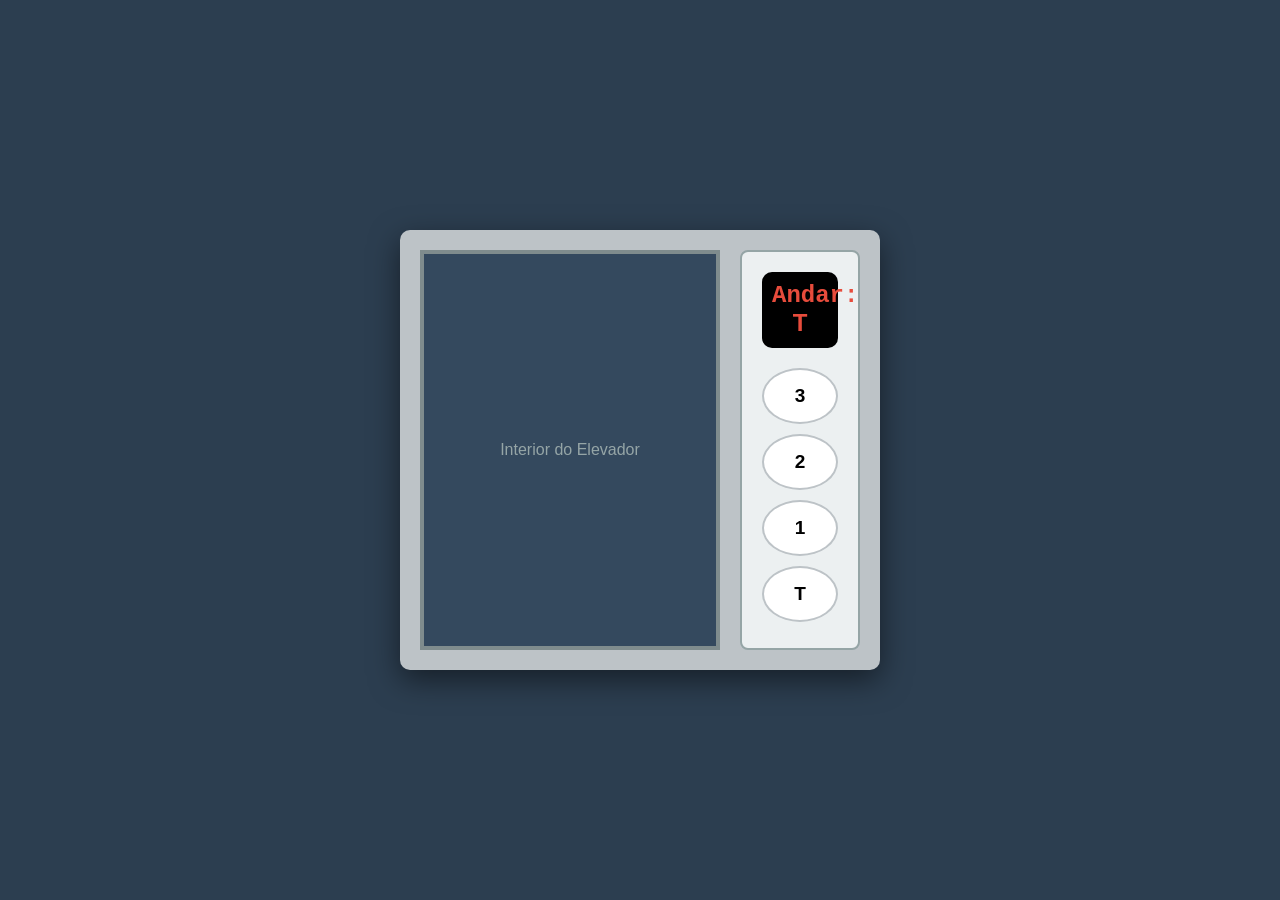
==== Elevador/Front elevador/index.html @ d6d6baf8 "Front do elevador" ====
<!DOCTYPE html>
<html lang="pt-BR">
<head>
    <meta charset="UTF-8">
    <meta name="viewport" content="width=device-width, initial-scale=1.0">
    <title>Simulador de Elevador</title>
    <link rel="stylesheet" href="style.css">
</head>
<body>

    <div class="elevator-container">
        <div class="elevator-doors-wrapper">
            <div id="door-left" class="door left open"></div>
            <div id="door-right" class="door right open"></div>
            <div class="elevator-background">Interior do Elevador</div>
        </div>

        <div class="control-panel">
            <div class="display">
                Andar: <span id="floor-display">T</span>
            </div>
            <div class="buttons-container">
                <button class="floor-btn" data-floor="3">3</button>
                <button class="floor-btn" data-floor="2">2</button>
                <button class="floor-btn" data-floor="1">1</button>
                <button class="floor-btn" data-floor="T">T</button>
            </div>
        </div>
    </div>

    <script src="script.js"></script>
</body>
</html>
---- Elevador/Front elevador/style.css ----
* {
    box-sizing: border-box;
    margin: 0;
    padding: 0;
    font-family: Arial, sans-serif;
}

body {
    display: flex;
    justify-content: center;
    align-items: center;
    height: 100vh;
    background-color: #2c3e50;
}

.elevator-container {
    display: flex;
    gap: 20px;
    background-color: #bdc3c7;
    padding: 20px;
    border-radius: 10px;
    box-shadow: 0 10px 30px rgba(0,0,0,0.5);
}

/* Área das portas */
.elevator-doors-wrapper {
    position: relative;
    width: 300px;
    height: 400px;
    background-color: #34495e;
    border: 4px solid #7f8c8d;
    overflow: hidden;
    display: flex;
}

.elevator-background {
    position: absolute;
    width: 100%;
    height: 100%;
    display: flex;
    justify-content: center;
    align-items: center;
    color: #95a5a6;
    z-index: 0;
}

.door {
    position: absolute;
    width: 50%;
    height: 100%;
    background-color: #95a5a6;
    border: 1px solid #7f8c8d;
    z-index: 1;
    transition: transform 1s ease-in-out;
}

.door.left {
    left: 0;
    transform: translateX(0);
}

.door.right {
    right: 0;
    transform: translateX(0);
}

/* Classes dinâmicas adicionadas pelo JavaScript */
.door.left.open {
    transform: translateX(-100%);
}

.door.right.open {
    transform: translateX(100%);
}

/* Painel de Controle */
.control-panel {
    background-color: #ecf0f1;
    padding: 20px;
    border-radius: 8px;
    border: 2px solid #95a5a6;
    display: flex;
    flex-direction: column;
    align-items: center;
    width: 120px;
}

.display {
    background-color: #000;
    color: #e74c3c;
    width: 100%;
    padding: 10px;
    text-align: center;
    font-size: 24px;
    font-weight: bold;
    border-radius: 10px;
    margin-bottom: 20px;
    font-family: 'Courier New', Courier, monospace;
}

.buttons-container {
    display: flex;
    flex-direction: column;
    gap: 10px;
    width: 100%;
}

.floor-btn {
    padding: 15px;
    font-size: 19px;
    font-weight: bold;
    cursor: pointer;
    background-color: #fff;
    border: 2px solid #bdc3c7;
    border-radius: 50%;
    transition: background-color 0.2s, color 0.2s;
}

.floor-btn:hover:not(:disabled) {
    background-color: #3498db;
    color: #fff;
}

.floor-btn:disabled {
    background-color: #bdc3c7;
    cursor: not-allowed;
    opacity: 0.6;
}

/* Indicador visual de que o botão foi pressionado */
.floor-btn.active {
    background-color: #e74c3c;
    color: white;
    border-color: #c0392b;
}
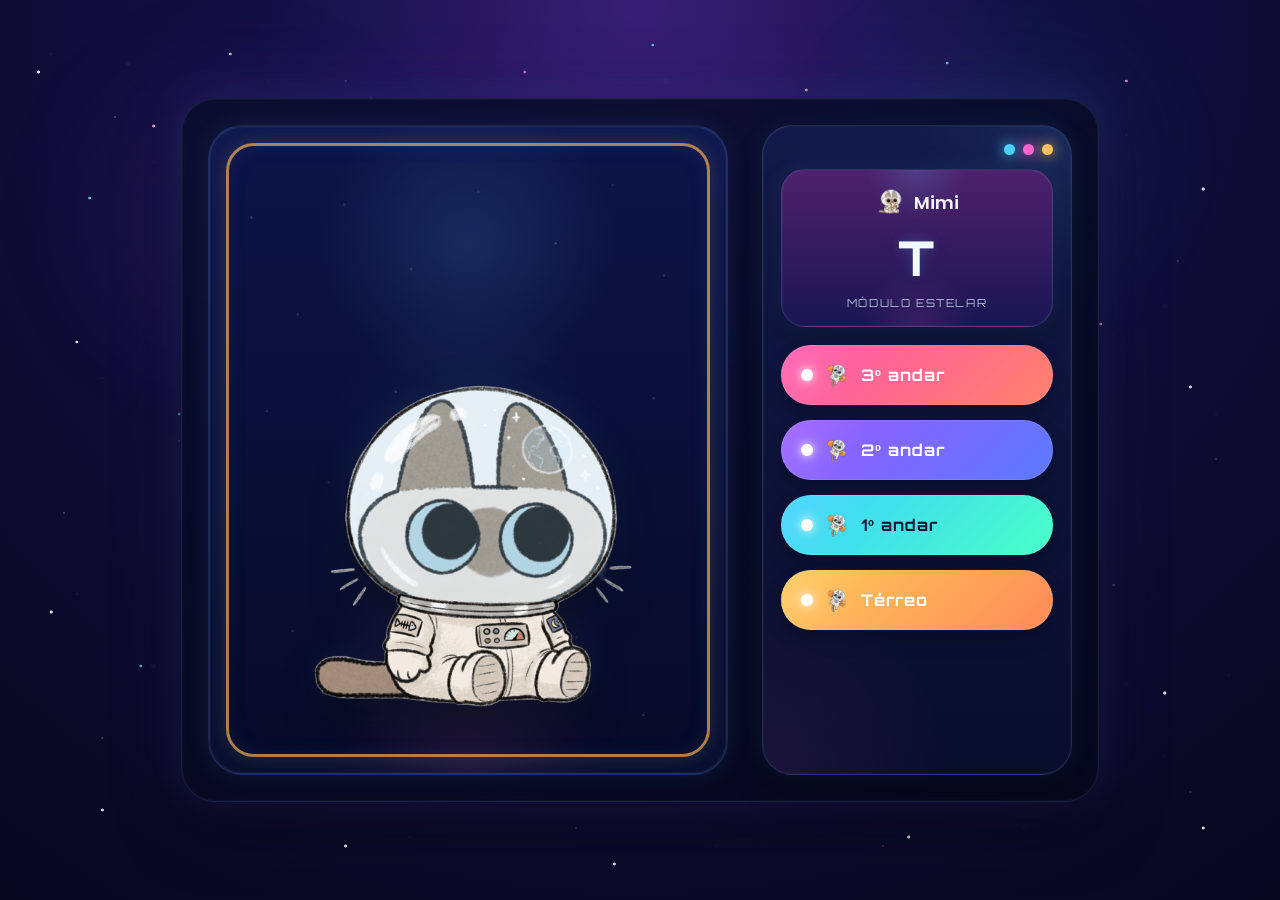
==== commit ea730708: "feat: tema gato astronauta + melhorias visuais frontend" ====
--- a/Elevador/Front elevador/index.html
+++ b/Elevador/Front elevador/index.html
@@ -1,33 +1,91 @@
 <!DOCTYPE html>
 <html lang="pt-BR">
+
 <head>
     <meta charset="UTF-8">
     <meta name="viewport" content="width=device-width, initial-scale=1.0">
-    <title>Simulador de Elevador</title>
+    <title>Elevador Espacial</title>
+    <link href="https://fonts.googleapis.com/css2?family=Orbitron:wght@500;700;800&family=Poppins:wght@400;500;600;700&display=swap" rel="stylesheet">
     <link rel="stylesheet" href="style.css">
 </head>
+
 <body>
+    <div class="space-layer stars-random-1"></div>
+    <div class="space-layer stars-random-2"></div>
+    <div class="space-layer stars-random-3"></div>
+    <div class="space-layer stars-fill"></div>
+    <div class="nebula"></div>
 
-    <div class="elevator-container">
-        <div class="elevator-doors-wrapper">
-            <div id="door-left" class="door left open"></div>
-            <div id="door-right" class="door right open"></div>
-            <div class="elevator-background">Interior do Elevador</div>
-        </div>
+    <main class="app-shell">
+        <section class="elevator-container">
+            <div class="elevator-doors-wrapper">
+                <div class="cabin-aura"></div>
+                <div class="cabin-stars"></div>
+                <div class="cabin-frame"></div>
 
-        <div class="control-panel">
-            <div class="display">
-                Andar: <span id="floor-display">T</span>
+                <img id="cat" src="img/quest.png" class="cat" alt="Gatinho astronauta">
+
+                <div id="door-left" class="door left open"></div>
+                <div id="door-right" class="door right open"></div>
             </div>
-            <div class="buttons-container">
-                <button class="floor-btn" data-floor="3">3</button>
-                <button class="floor-btn" data-floor="2">2</button>
-                <button class="floor-btn" data-floor="1">1</button>
-                <button class="floor-btn" data-floor="T">T</button>
-            </div>
-        </div>
-    </div>
+
+            <aside class="control-panel">
+                <div class="panel-orbs">
+                    <span class="orb orb-blue"></span>
+                    <span class="orb orb-pink"></span>
+                    <span class="orb orb-gold"></span>
+                </div>
+
+                <div class="display">
+                    <div class="display-glow"></div>
+
+                    <div class="display-top">
+                        <div class="status">
+                            <img src="img/icon.png" class="icon" alt="">
+                            <span>Mimi</span>
+                        </div>
+                    </div>
+
+                    <div class="display-main">
+                        <img id="direction-icon" class="direction-icon" alt="">
+                        <span id="floor-display">T</span>
+                    </div>
+
+                    <div class="display-sub">
+                        Módulo Estelar
+                    </div>
+                </div>
+
+                <div class="buttons-container">
+                    <button class="floor-btn floor-3" data-floor="3">
+                        <span class="btn-led"></span>
+                        <img src="img/paw.png" alt="">
+                        <span class="btn-text">3º andar</span>
+                    </button>
+
+                    <button class="floor-btn floor-2" data-floor="2">
+                        <span class="btn-led"></span>
+                        <img src="img/paw.png" alt="">
+                        <span class="btn-text">2º andar</span>
+                    </button>
+
+                    <button class="floor-btn floor-1" data-floor="1">
+                        <span class="btn-led"></span>
+                        <img src="img/paw.png" alt="">
+                        <span class="btn-text">1º andar</span>
+                    </button>
+
+                    <button class="floor-btn floor-t" data-floor="T">
+                        <span class="btn-led"></span>
+                        <img src="img/paw.png" alt="">
+                        <span class="btn-text">Térreo</span>
+                    </button>
+                </div>
+            </aside>
+        </section>
+    </main>
 
     <script src="script.js"></script>
 </body>
+
 </html>
--- a/Elevador/Front elevador/style.css
+++ b/Elevador/Front elevador/style.css
@@ -2,69 +2,331 @@
     box-sizing: border-box;
     margin: 0;
     padding: 0;
-    font-family: Arial, sans-serif;
+}
+
+:root {
+    --text-main: rgb(245, 247, 255);
 }
 
 body {
+    min-height: 100vh;
+    overflow: hidden;
+    font-family: 'Poppins', sans-serif;
     display: flex;
     justify-content: center;
     align-items: center;
-    height: 100vh;
-    background-color: #2c3e50;
+    background:
+        radial-gradient(circle at top, rgb(55, 31, 118) 0%, rgb(18, 16, 67) 35%, rgb(6, 7, 29) 100%);
+    color: var(--text-main);
+}
+
+.space-layer,
+.nebula {
+    position: fixed;
+    inset: 0;
+    pointer-events: none;
+}
+
+.stars-random-1 {
+    background:
+        radial-gradient(circle at 3% 8%, rgba(255,255,255,0.95) 0 1.2px, transparent 1.8px),
+        radial-gradient(circle at 7% 22%, rgba(130,235,255,0.85) 0 1px, transparent 1.7px),
+        radial-gradient(circle at 12% 14%, rgba(255,185,230,0.9) 0 1.1px, transparent 1.8px),
+        radial-gradient(circle at 18% 6%, rgba(255,235,190,0.8) 0 1px, transparent 1.7px),
+        radial-gradient(circle at 23% 18%, rgba(255,255,255,0.88) 0 1.3px, transparent 1.9px),
+        radial-gradient(circle at 29% 11%, rgba(116,220,255,0.85) 0 1px, transparent 1.7px),
+        radial-gradient(circle at 34% 27%, rgba(255,255,255,0.92) 0 1.1px, transparent 1.8px),
+        radial-gradient(circle at 41% 8%, rgba(255,140,220,0.8) 0 1px, transparent 1.7px),
+        radial-gradient(circle at 46% 19%, rgba(255,255,255,0.9) 0 1.2px, transparent 1.9px),
+        radial-gradient(circle at 51% 5%, rgba(120,230,255,0.75) 0 1px, transparent 1.7px),
+        radial-gradient(circle at 57% 15%, rgba(255,255,255,0.9) 0 1.1px, transparent 1.8px),
+        radial-gradient(circle at 63% 10%, rgba(255,205,145,0.85) 0 1px, transparent 1.7px),
+        radial-gradient(circle at 69% 23%, rgba(255,255,255,0.95) 0 1.25px, transparent 1.95px),
+        radial-gradient(circle at 74% 7%, rgba(115,220,255,0.82) 0 1px, transparent 1.7px),
+        radial-gradient(circle at 81% 14%, rgba(255,255,255,0.88) 0 1.1px, transparent 1.8px),
+        radial-gradient(circle at 88% 9%, rgba(255,150,228,0.85) 0 1px, transparent 1.7px),
+        radial-gradient(circle at 94% 21%, rgba(255,255,255,0.9) 0 1.2px, transparent 1.9px),
+        radial-gradient(circle at 6% 38%, rgba(255,255,255,0.92) 0 1px, transparent 1.7px),
+        radial-gradient(circle at 14% 46%, rgba(120,220,255,0.72) 0 1px, transparent 1.7px),
+        radial-gradient(circle at 21% 41%, rgba(255,255,255,0.85) 0 1.2px, transparent 1.9px),
+        radial-gradient(circle at 28% 35%, rgba(255,180,225,0.82) 0 1px, transparent 1.7px),
+        radial-gradient(circle at 36% 49%, rgba(255,255,255,0.95) 0 1.1px, transparent 1.8px),
+        radial-gradient(circle at 43% 37%, rgba(255,220,180,0.78) 0 1px, transparent 1.7px),
+        radial-gradient(circle at 49% 44%, rgba(255,255,255,0.9) 0 1.2px, transparent 1.9px),
+        radial-gradient(circle at 57% 33%, rgba(120,230,255,0.85) 0 1px, transparent 1.7px),
+        radial-gradient(circle at 64% 46%, rgba(255,255,255,0.88) 0 1.1px, transparent 1.8px),
+        radial-gradient(circle at 71% 39%, rgba(255,140,220,0.82) 0 1px, transparent 1.7px),
+        radial-gradient(circle at 79% 48%, rgba(255,255,255,0.95) 0 1.2px, transparent 1.9px),
+        radial-gradient(circle at 86% 36%, rgba(255,220,170,0.8) 0 1px, transparent 1.7px),
+        radial-gradient(circle at 93% 43%, rgba(255,255,255,0.9) 0 1.1px, transparent 1.8px),
+        radial-gradient(circle at 4% 68%, rgba(255,255,255,0.9) 0 1.2px, transparent 1.9px),
+        radial-gradient(circle at 11% 74%, rgba(124,228,255,0.75) 0 1px, transparent 1.7px),
+        radial-gradient(circle at 19% 63%, rgba(255,255,255,0.88) 0 1.1px, transparent 1.8px),
+        radial-gradient(circle at 26% 79%, rgba(255,144,219,0.84) 0 1px, transparent 1.7px),
+        radial-gradient(circle at 31% 70%, rgba(255,255,255,0.93) 0 1.2px, transparent 1.9px),
+        radial-gradient(circle at 39% 65%, rgba(255,205,130,0.78) 0 1px, transparent 1.7px),
+        radial-gradient(circle at 47% 76%, rgba(255,255,255,0.9) 0 1.1px, transparent 1.8px),
+        radial-gradient(circle at 54% 69%, rgba(117,225,255,0.82) 0 1px, transparent 1.7px),
+        radial-gradient(circle at 61% 81%, rgba(255,255,255,0.94) 0 1.2px, transparent 1.9px),
+        radial-gradient(circle at 68% 66%, rgba(255,154,226,0.8) 0 1px, transparent 1.7px),
+        radial-gradient(circle at 76% 73%, rgba(255,255,255,0.88) 0 1.1px, transparent 1.8px),
+        radial-gradient(circle at 83% 64%, rgba(255,220,170,0.78) 0 1px, transparent 1.7px),
+        radial-gradient(circle at 91% 77%, rgba(255,255,255,0.92) 0 1.2px, transparent 1.9px),
+        radial-gradient(circle at 8% 90%, rgba(255,255,255,0.9) 0 1.1px, transparent 1.8px),
+        radial-gradient(circle at 17% 84%, rgba(115,220,255,0.8) 0 1px, transparent 1.7px),
+        radial-gradient(circle at 27% 94%, rgba(255,255,255,0.95) 0 1.2px, transparent 1.9px),
+        radial-gradient(circle at 38% 88%, rgba(255,140,220,0.8) 0 1px, transparent 1.7px),
+        radial-gradient(circle at 48% 96%, rgba(255,255,255,0.92) 0 1.1px, transparent 1.8px),
+        radial-gradient(circle at 59% 87%, rgba(255,220,155,0.78) 0 1px, transparent 1.7px),
+        radial-gradient(circle at 71% 93%, rgba(255,255,255,0.9) 0 1.2px, transparent 1.9px),
+        radial-gradient(circle at 82% 86%, rgba(118,226,255,0.82) 0 1px, transparent 1.7px),
+        radial-gradient(circle at 94% 92%, rgba(255,255,255,0.95) 0 1.1px, transparent 1.8px);
+    opacity: 0.95;
+}
+
+.stars-random-2 {
+    background:
+        radial-gradient(circle at 9% 13%, rgba(255,255,255,0.35) 0 0.8px, transparent 1.4px),
+        radial-gradient(circle at 15% 31%, rgba(144,225,255,0.32) 0 0.9px, transparent 1.5px),
+        radial-gradient(circle at 27% 9%, rgba(255,165,229,0.32) 0 0.8px, transparent 1.4px),
+        radial-gradient(circle at 33% 21%, rgba(255,255,255,0.3) 0 0.8px, transparent 1.4px),
+        radial-gradient(circle at 42% 16%, rgba(255,255,255,0.28) 0 0.7px, transparent 1.3px),
+        radial-gradient(circle at 52% 27%, rgba(140,220,255,0.3) 0 0.8px, transparent 1.4px),
+        radial-gradient(circle at 61% 11%, rgba(255,255,255,0.34) 0 0.9px, transparent 1.5px),
+        radial-gradient(circle at 73% 19%, rgba(255,177,224,0.28) 0 0.8px, transparent 1.4px),
+        radial-gradient(circle at 84% 12%, rgba(255,255,255,0.3) 0 0.8px, transparent 1.4px),
+        radial-gradient(circle at 92% 29%, rgba(141,225,255,0.32) 0 0.8px, transparent 1.4px),
+        radial-gradient(circle at 5% 57%, rgba(255,255,255,0.34) 0 0.8px, transparent 1.4px),
+        radial-gradient(circle at 14% 49%, rgba(255,192,150,0.28) 0 0.8px, transparent 1.4px),
+        radial-gradient(circle at 24% 61%, rgba(255,255,255,0.32) 0 0.8px, transparent 1.4px),
+        radial-gradient(circle at 37% 54%, rgba(140,221,255,0.28) 0 0.8px, transparent 1.4px),
+        radial-gradient(circle at 46% 67%, rgba(255,255,255,0.3) 0 0.8px, transparent 1.4px),
+        radial-gradient(circle at 58% 53%, rgba(255,160,221,0.3) 0 0.8px, transparent 1.4px),
+        radial-gradient(circle at 66% 62%, rgba(255,255,255,0.32) 0 0.8px, transparent 1.4px),
+        radial-gradient(circle at 78% 56%, rgba(130,224,255,0.3) 0 0.8px, transparent 1.4px),
+        radial-gradient(circle at 87% 65%, rgba(255,255,255,0.34) 0 0.9px, transparent 1.5px),
+        radial-gradient(circle at 95% 51%, rgba(255,184,148,0.28) 0 0.8px, transparent 1.4px),
+        radial-gradient(circle at 8% 82%, rgba(255,255,255,0.32) 0 0.8px, transparent 1.4px),
+        radial-gradient(circle at 21% 89%, rgba(142,223,255,0.28) 0 0.8px, transparent 1.4px),
+        radial-gradient(circle at 34% 79%, rgba(255,255,255,0.3) 0 0.8px, transparent 1.4px),
+        radial-gradient(circle at 45% 92%, rgba(255,168,227,0.28) 0 0.8px, transparent 1.4px),
+        radial-gradient(circle at 57% 85%, rgba(255,255,255,0.32) 0 0.8px, transparent 1.4px),
+        radial-gradient(circle at 69% 94%, rgba(255,215,165,0.28) 0 0.8px, transparent 1.4px),
+        radial-gradient(circle at 81% 83%, rgba(255,255,255,0.34) 0 0.8px, transparent 1.4px),
+        radial-gradient(circle at 93% 88%, rgba(141,225,255,0.3) 0 0.8px, transparent 1.4px);
+    opacity: 0.6;
+}
+
+.stars-random-3 {
+    background:
+        radial-gradient(circle at 10% 7%, rgba(255,255,255,0.08) 0 2px, transparent 3px),
+        radial-gradient(circle at 31% 18%, rgba(255,255,255,0.06) 0 2.4px, transparent 3.4px),
+        radial-gradient(circle at 52% 9%, rgba(95,212,255,0.08) 0 2px, transparent 3px),
+        radial-gradient(circle at 78% 14%, rgba(255,118,201,0.06) 0 2.2px, transparent 3.2px),
+        radial-gradient(circle at 17% 44%, rgba(255,255,255,0.06) 0 2.2px, transparent 3.2px),
+        radial-gradient(circle at 48% 39%, rgba(255,193,104,0.06) 0 2px, transparent 3px),
+        radial-gradient(circle at 73% 47%, rgba(255,255,255,0.08) 0 2.5px, transparent 3.5px),
+        radial-gradient(circle at 91% 34%, rgba(104,224,255,0.06) 0 2px, transparent 3px),
+        radial-gradient(circle at 12% 74%, rgba(255,255,255,0.08) 0 2px, transparent 3px),
+        radial-gradient(circle at 39% 69%, rgba(255,113,200,0.06) 0 2.2px, transparent 3.2px),
+        radial-gradient(circle at 63% 81%, rgba(255,255,255,0.06) 0 2.3px, transparent 3.3px),
+        radial-gradient(circle at 88% 76%, rgba(255,198,112,0.06) 0 2px, transparent 3px);
+    opacity: 0.5;
+}
+
+.stars-fill {
+    background:
+        radial-gradient(circle at 4% 6%, rgba(255,255,255,0.10) 0 0.8px, transparent 1.4px),
+        radial-gradient(circle at 12% 18%, rgba(130,225,255,0.08) 0 0.8px, transparent 1.4px),
+        radial-gradient(circle at 21% 9%, rgba(255,170,230,0.08) 0 0.8px, transparent 1.4px),
+        radial-gradient(circle at 29% 23%, rgba(255,255,255,0.09) 0 0.8px, transparent 1.4px),
+        radial-gradient(circle at 37% 12%, rgba(255,255,255,0.07) 0 0.8px, transparent 1.4px),
+        radial-gradient(circle at 46% 27%, rgba(120,220,255,0.08) 0 0.8px, transparent 1.4px),
+        radial-gradient(circle at 54% 14%, rgba(255,255,255,0.09) 0 0.8px, transparent 1.4px),
+        radial-gradient(circle at 63% 22%, rgba(255,180,220,0.08) 0 0.8px, transparent 1.4px),
+        radial-gradient(circle at 71% 11%, rgba(255,255,255,0.08) 0 0.8px, transparent 1.4px),
+        radial-gradient(circle at 79% 26%, rgba(120,220,255,0.08) 0 0.8px, transparent 1.4px),
+        radial-gradient(circle at 88% 15%, rgba(255,255,255,0.08) 0 0.8px, transparent 1.4px),
+        radial-gradient(circle at 96% 24%, rgba(255,180,140,0.07) 0 0.8px, transparent 1.4px),
+
+        radial-gradient(circle at 8% 42%, rgba(255,255,255,0.08) 0 0.8px, transparent 1.4px),
+        radial-gradient(circle at 17% 35%, rgba(120,220,255,0.07) 0 0.8px, transparent 1.4px),
+        radial-gradient(circle at 26% 48%, rgba(255,255,255,0.09) 0 0.8px, transparent 1.4px),
+        radial-gradient(circle at 34% 39%, rgba(255,170,230,0.07) 0 0.8px, transparent 1.4px),
+        radial-gradient(circle at 43% 51%, rgba(255,255,255,0.08) 0 0.8px, transparent 1.4px),
+        radial-gradient(circle at 52% 36%, rgba(255,210,150,0.07) 0 0.8px, transparent 1.4px),
+        radial-gradient(circle at 61% 47%, rgba(255,255,255,0.08) 0 0.8px, transparent 1.4px),
+        radial-gradient(circle at 69% 38%, rgba(120,220,255,0.07) 0 0.8px, transparent 1.4px),
+        radial-gradient(circle at 78% 49%, rgba(255,255,255,0.09) 0 0.8px, transparent 1.4px),
+        radial-gradient(circle at 87% 37%, rgba(255,180,220,0.07) 0 0.8px, transparent 1.4px),
+        radial-gradient(circle at 95% 46%, rgba(255,255,255,0.08) 0 0.8px, transparent 1.4px),
+
+        radial-gradient(circle at 6% 66%, rgba(255,255,255,0.08) 0 0.8px, transparent 1.4px),
+        radial-gradient(circle at 15% 58%, rgba(120,220,255,0.07) 0 0.8px, transparent 1.4px),
+        radial-gradient(circle at 24% 72%, rgba(255,255,255,0.09) 0 0.8px, transparent 1.4px),
+        radial-gradient(circle at 33% 61%, rgba(255,170,230,0.07) 0 0.8px, transparent 1.4px),
+        radial-gradient(circle at 42% 74%, rgba(255,255,255,0.08) 0 0.8px, transparent 1.4px),
+        radial-gradient(circle at 51% 63%, rgba(255,210,150,0.07) 0 0.8px, transparent 1.4px),
+        radial-gradient(circle at 60% 76%, rgba(255,255,255,0.08) 0 0.8px, transparent 1.4px),
+        radial-gradient(circle at 69% 64%, rgba(120,220,255,0.07) 0 0.8px, transparent 1.4px),
+        radial-gradient(circle at 78% 73%, rgba(255,255,255,0.09) 0 0.8px, transparent 1.4px),
+        radial-gradient(circle at 87% 62%, rgba(255,180,220,0.07) 0 0.8px, transparent 1.4px),
+        radial-gradient(circle at 96% 75%, rgba(255,255,255,0.08) 0 0.8px, transparent 1.4px),
+
+        radial-gradient(circle at 10% 88%, rgba(255,255,255,0.08) 0 0.8px, transparent 1.4px),
+        radial-gradient(circle at 21% 81%, rgba(120,220,255,0.07) 0 0.8px, transparent 1.4px),
+        radial-gradient(circle at 32% 93%, rgba(255,255,255,0.09) 0 0.8px, transparent 1.4px),
+        radial-gradient(circle at 44% 85%, rgba(255,170,230,0.07) 0 0.8px, transparent 1.4px),
+        radial-gradient(circle at 56% 94%, rgba(255,255,255,0.08) 0 0.8px, transparent 1.4px),
+        radial-gradient(circle at 68% 86%, rgba(255,210,150,0.07) 0 0.8px, transparent 1.4px),
+        radial-gradient(circle at 80% 92%, rgba(255,255,255,0.08) 0 0.8px, transparent 1.4px),
+        radial-gradient(circle at 91% 84%, rgba(120,220,255,0.07) 0 0.8px, transparent 1.4px);
+    opacity: 0.45;
+}
+
+.nebula {
+    background:
+        radial-gradient(circle at 18% 24%, rgba(180, 77, 255, 0.10), transparent 18%),
+        radial-gradient(circle at 78% 18%, rgba(71, 212, 255, 0.08), transparent 18%),
+        radial-gradient(circle at 62% 72%, rgba(255, 92, 193, 0.07), transparent 20%),
+        radial-gradient(circle at 36% 66%, rgba(124, 102, 255, 0.08), transparent 22%);
+    filter: blur(40px);
+    opacity: 0.9;
+}
+
+.app-shell {
+    position: relative;
+    z-index: 1;
+    width: 100%;
+    display: flex;
+    justify-content: center;
+    padding: 24px;
 }
 
 .elevator-container {
     display: flex;
-    gap: 20px;
-    background-color: #bdc3c7;
-    padding: 20px;
-    border-radius: 10px;
-    box-shadow: 0 10px 30px rgba(0,0,0,0.5);
-}
-
-/* Área das portas */
+    gap: 34px;
+    padding: 26px;
+    border-radius: 34px;
+    background:
+        linear-gradient(160deg, rgba(10, 13, 44, 0.88), rgba(6, 8, 28, 0.88));
+    border: 1px solid rgba(118, 154, 255, 0.14);
+    box-shadow:
+        0 0 0 1px rgba(255,255,255,0.03) inset,
+        0 0 40px rgba(72, 136, 255, 0.14),
+        0 0 90px rgba(184, 75, 255, 0.08),
+        0 24px 60px rgba(0, 0, 0, 0.55);
+    backdrop-filter: blur(8px);
+}
+
 .elevator-doors-wrapper {
     position: relative;
-    width: 300px;
-    height: 400px;
-    background-color: #34495e;
-    border: 4px solid #7f8c8d;
+    width: 520px;
+    height: 650px;
+    border-radius: 34px;
     overflow: hidden;
     display: flex;
-}
-
-.elevator-background {
-    position: absolute;
-    width: 100%;
-    height: 100%;
-    display: flex;
     justify-content: center;
-    align-items: center;
-    color: #95a5a6;
+    align-items: flex-end;
+    background:
+        radial-gradient(circle at 50% 18%, rgba(91, 187, 255, 0.14), transparent 25%),
+        radial-gradient(circle at 50% 80%, rgba(255, 87, 187, 0.08), transparent 24%),
+        linear-gradient(180deg, rgb(14, 20, 72) 0%, rgb(7, 10, 39) 100%);
+    border: 2px solid rgba(113, 168, 255, 0.18);
+    box-shadow:
+        inset 0 0 0 1px rgba(255,255,255,0.03),
+        inset 0 0 45px rgba(74, 182, 255, 0.08),
+        0 0 24px rgba(85, 174, 255, 0.10);
+}
+
+.cabin-aura {
+    position: absolute;
+    inset: 0;
+    background:
+        radial-gradient(circle at center, rgba(88, 182, 255, 0.08), transparent 35%),
+        radial-gradient(circle at 50% 100%, rgba(255, 116, 196, 0.08), transparent 20%);
+    pointer-events: none;
+}
+
+.cabin-stars {
+    position: absolute;
+    inset: 0;
+    background:
+        radial-gradient(circle at 8% 14%, rgba(255,255,255,0.7) 0 1px, transparent 1.7px),
+        radial-gradient(circle at 17% 29%, rgba(255,190,220,0.55) 0 1px, transparent 1.7px),
+        radial-gradient(circle at 26% 12%, rgba(130,225,255,0.55) 0 1px, transparent 1.7px),
+        radial-gradient(circle at 39% 22%, rgba(255,255,255,0.6) 0 1px, transparent 1.7px),
+        radial-gradient(circle at 52% 10%, rgba(255,220,165,0.5) 0 1px, transparent 1.7px),
+        radial-gradient(circle at 67% 18%, rgba(255,255,255,0.65) 0 1px, transparent 1.7px),
+        radial-gradient(circle at 78% 9%, rgba(130,225,255,0.5) 0 1px, transparent 1.7px),
+        radial-gradient(circle at 88% 23%, rgba(255,180,230,0.55) 0 1px, transparent 1.7px),
+        radial-gradient(circle at 11% 44%, rgba(255,255,255,0.55) 0 1px, transparent 1.7px),
+        radial-gradient(circle at 23% 55%, rgba(130,225,255,0.45) 0 1px, transparent 1.7px),
+        radial-gradient(circle at 36% 41%, rgba(255,255,255,0.6) 0 1px, transparent 1.7px),
+        radial-gradient(circle at 49% 57%, rgba(255,180,220,0.5) 0 1px, transparent 1.7px),
+        radial-gradient(circle at 61% 48%, rgba(255,255,255,0.55) 0 1px, transparent 1.7px),
+        radial-gradient(circle at 74% 54%, rgba(140,228,255,0.45) 0 1px, transparent 1.7px),
+        radial-gradient(circle at 86% 42%, rgba(255,255,255,0.6) 0 1px, transparent 1.7px),
+        radial-gradient(circle at 16% 78%, rgba(255,255,255,0.55) 0 1px, transparent 1.7px),
+        radial-gradient(circle at 29% 86%, rgba(255,190,225,0.45) 0 1px, transparent 1.7px),
+        radial-gradient(circle at 43% 73%, rgba(130,225,255,0.45) 0 1px, transparent 1.7px),
+        radial-gradient(circle at 57% 88%, rgba(255,255,255,0.6) 0 1px, transparent 1.7px),
+        radial-gradient(circle at 71% 79%, rgba(255,220,160,0.42) 0 1px, transparent 1.7px),
+        radial-gradient(circle at 84% 91%, rgba(255,255,255,0.55) 0 1px, transparent 1.7px);
+    opacity: 0.22;
+    pointer-events: none;
+}
+
+.cabin-frame {
+    position: absolute;
+    inset: 16px;
+    border-radius: 28px;
+    border: 3px solid rgba(255, 180, 84, 0.68);
+    box-shadow:
+        0 0 22px rgba(255, 180, 84, 0.12),
+        0 0 18px rgba(75, 184, 255, 0.10),
+        inset 0 0 20px rgba(98, 193, 255, 0.06);
+    pointer-events: none;
+}
+
+.cat {
+    position: absolute;
+    bottom: 34px;
+    max-width: 72%;
+    max-height: 72%;
+    object-fit: contain;
     z-index: 0;
+    transition: opacity 0.25s ease, transform 0.25s ease;
+    filter:
+        drop-shadow(0 18px 18px rgba(0, 0, 0, 0.42))
+        drop-shadow(0 0 18px rgba(78, 196, 255, 0.08));
 }
 
 .door {
     position: absolute;
+    top: 0;
     width: 50%;
     height: 100%;
-    background-color: #95a5a6;
-    border: 1px solid #7f8c8d;
-    z-index: 1;
-    transition: transform 1s ease-in-out;
+    z-index: 2;
+    transition: transform 1s ease;
+    background:
+        linear-gradient(180deg, rgba(37, 56, 126, 0.96), rgba(17, 29, 79, 0.98)),
+        linear-gradient(90deg, rgba(255,255,255,0.03), transparent);
+    box-shadow:
+        inset 0 0 0 1px rgba(255,255,255,0.04),
+        inset 0 0 35px rgba(78, 183, 255, 0.06);
 }
 
 .door.left {
     left: 0;
-    transform: translateX(0);
+    border-right: 1px solid rgba(122, 188, 255, 0.12);
 }
 
 .door.right {
     right: 0;
-    transform: translateX(0);
-}
-
-/* Classes dinâmicas adicionadas pelo JavaScript */
+    border-left: 1px solid rgba(122, 188, 255, 0.12);
+}
+
 .door.left.open {
     transform: translateX(-100%);
 }
@@ -73,63 +335,280 @@
     transform: translateX(100%);
 }
 
-/* Painel de Controle */
 .control-panel {
-    background-color: #ecf0f1;
-    padding: 20px;
-    border-radius: 8px;
-    border: 2px solid #95a5a6;
+    width: 310px;
+    padding: 18px;
+    border-radius: 30px;
+    background:
+        linear-gradient(180deg, rgba(20, 26, 74, 0.96), rgba(9, 14, 45, 0.96));
+    border: 1px solid rgba(128, 168, 255, 0.18);
+    box-shadow:
+        inset 0 0 0 1px rgba(255,255,255,0.04),
+        0 0 28px rgba(71, 212, 255, 0.08),
+        0 18px 30px rgba(0, 0, 0, 0.3);
+    position: relative;
+    overflow: hidden;
+}
+
+.control-panel::before {
+    content: "";
+    position: absolute;
+    inset: 0;
+    background:
+        radial-gradient(circle at top right, rgba(81, 194, 255, 0.10), transparent 22%),
+        radial-gradient(circle at bottom left, rgba(255, 92, 193, 0.08), transparent 26%);
+    pointer-events: none;
+}
+
+.panel-orbs {
+    position: relative;
+    z-index: 1;
+    display: flex;
+    gap: 8px;
+    justify-content: flex-end;
+    margin-bottom: 14px;
+}
+
+.orb {
+    width: 11px;
+    height: 11px;
+    border-radius: 50%;
+    box-shadow: 0 0 14px currentColor;
+}
+
+.orb-blue {
+    color: rgb(72, 211, 255);
+    background: rgb(72, 211, 255);
+}
+
+.orb-pink {
+    color: rgb(255, 100, 206);
+    background: rgb(255, 100, 206);
+}
+
+.orb-gold {
+    color: rgb(255, 191, 92);
+    background: rgb(255, 191, 92);
+}
+
+.display {
+    position: relative;
+    z-index: 1;
+    border-radius: 24px;
+    padding: 18px 16px 16px;
+    margin-bottom: 18px;
+    overflow: hidden;
+    background:
+        linear-gradient(180deg, rgb(78, 33, 108), rgb(25, 22, 83));
+    border: 1px solid rgba(154, 173, 255, 0.16);
+    box-shadow:
+        inset 0 0 0 1px rgba(255,255,255,0.03),
+        0 10px 24px rgba(0, 0, 0, 0.30),
+        0 0 24px rgba(82, 193, 255, 0.12);
+}
+
+.display-glow {
+    position: absolute;
+    inset: 0;
+    background:
+        radial-gradient(circle at top, rgba(90, 210, 255, 0.16), transparent 24%),
+        radial-gradient(circle at bottom, rgba(255, 91, 192, 0.12), transparent 28%);
+    pointer-events: none;
+}
+
+.display-top {
+    position: relative;
+    z-index: 1;
+    display: flex;
+    justify-content: center;
+    margin-bottom: 10px;
+}
+
+.status {
+    display: flex;
+    align-items: center;
+    gap: 10px;
+    font-size: 18px;
+    font-weight: 600;
+    color: rgb(248, 244, 255);
+}
+
+.icon {
+    width: 28px;
+    height: 28px;
+    object-fit: contain;
+}
+
+.display-main {
+    position: relative;
+    z-index: 1;
+    min-height: 62px;
+    display: flex;
+    align-items: center;
+    justify-content: center;
+    gap: 12px;
+}
+
+#floor-display {
+    font-family: 'Orbitron', sans-serif;
+    font-size: 48px;
+    font-weight: 800;
+    letter-spacing: 2px;
+    color: rgb(240, 250, 255);
+    text-shadow:
+        0 0 12px rgba(72, 211, 255, 0.16),
+        0 0 26px rgba(72, 211, 255, 0.12),
+        0 0 20px rgba(255, 91, 192, 0.08);
+}
+
+.direction-icon {
+    width: 28px;
+    height: 28px;
+    object-fit: contain;
+    display: none;
+    filter:
+        drop-shadow(0 0 8px rgba(72, 211, 255, 0.28))
+        drop-shadow(0 0 14px rgba(255, 91, 192, 0.12));
+}
+
+.display-sub {
+    position: relative;
+    z-index: 1;
+    margin-top: 8px;
+    text-align: center;
+    font-family: 'Orbitron', sans-serif;
+    font-size: 11px;
+    letter-spacing: 1.6px;
+    text-transform: uppercase;
+    color: rgba(218, 232, 255, 0.78);
+}
+
+.buttons-container {
+    position: relative;
+    z-index: 1;
     display: flex;
     flex-direction: column;
+    gap: 15px;
+}
+
+.floor-btn {
+    position: relative;
+    border: none;
+    border-radius: 999px;
+    padding: 18px 18px 18px 20px;
+    color: white;
+    display: flex;
     align-items: center;
-    width: 120px;
-}
-
-.display {
-    background-color: #000;
-    color: #e74c3c;
-    width: 100%;
-    padding: 10px;
-    text-align: center;
-    font-size: 24px;
-    font-weight: bold;
-    border-radius: 10px;
-    margin-bottom: 20px;
-    font-family: 'Courier New', Courier, monospace;
-}
-
-.buttons-container {
-    display: flex;
-    flex-direction: column;
-    gap: 10px;
-    width: 100%;
-}
-
-.floor-btn {
-    padding: 15px;
-    font-size: 19px;
-    font-weight: bold;
+    gap: 12px;
     cursor: pointer;
-    background-color: #fff;
-    border: 2px solid #bdc3c7;
+    transition: transform 0.18s ease, box-shadow 0.18s ease, opacity 0.18s ease, filter 0.18s ease;
+    box-shadow:
+        inset 0 0 0 1px rgba(255,255,255,0.10),
+        0 10px 18px rgba(0, 0, 0, 0.22);
+    overflow: hidden;
+}
+
+.floor-btn::before {
+    content: "";
+    position: absolute;
+    inset: 0;
+    background: linear-gradient(120deg, rgba(255,255,255,0.12), transparent 30%);
+    pointer-events: none;
+}
+
+.floor-3 {
+    background: linear-gradient(135deg, rgb(255, 86, 176), rgb(255, 129, 106));
+}
+
+.floor-2 {
+    background: linear-gradient(135deg, rgb(154, 90, 255), rgb(91, 122, 255));
+}
+
+.floor-1 {
+    background: linear-gradient(135deg, rgb(58, 208, 255), rgb(74, 255, 198));
+    color: rgb(18, 24, 48);
+}
+
+.floor-t {
+    background: linear-gradient(135deg, rgb(255, 202, 89), rgb(255, 138, 88));
+}
+
+.floor-btn img {
+    width: 24px;
+    height: 24px;
+    object-fit: contain;
+    position: relative;
+    z-index: 1;
+}
+
+.btn-led {
+    width: 12px;
+    height: 12px;
     border-radius: 50%;
-    transition: background-color 0.2s, color 0.2s;
+    background: rgb(255,255,255);
+    box-shadow:
+        0 0 10px rgba(255,255,255,0.95),
+        0 0 22px rgba(255,255,255,0.45);
+    position: relative;
+    z-index: 1;
+    flex-shrink: 0;
+}
+
+.btn-text {
+    position: relative;
+    z-index: 1;
+    font-family: 'Orbitron', sans-serif;
+    font-size: 16px;
+    font-weight: 700;
+    letter-spacing: 1px;
 }
 
 .floor-btn:hover:not(:disabled) {
-    background-color: #3498db;
-    color: #fff;
+    transform: translateY(-2px) scale(1.02);
+    box-shadow:
+        inset 0 0 0 1px rgba(255,255,255,0.14),
+        0 12px 24px rgba(0, 0, 0, 0.28),
+        0 0 22px rgba(89, 189, 255, 0.14);
+    filter: saturate(1.08);
+}
+
+.floor-btn:active:not(:disabled) {
+    transform: scale(0.985);
 }
 
 .floor-btn:disabled {
-    background-color: #bdc3c7;
+    opacity: 0.72;
     cursor: not-allowed;
-    opacity: 0.6;
-}
-
-/* Indicador visual de que o botão foi pressionado */
+}
+
 .floor-btn.active {
-    background-color: #e74c3c;
-    color: white;
-    border-color: #c0392b;
+    box-shadow:
+        inset 0 0 0 1px rgba(255,255,255,0.18),
+        0 0 0 2px rgba(255,255,255,0.08),
+        0 14px 28px rgba(0, 0, 0, 0.28),
+        0 0 28px rgba(86, 210, 255, 0.18),
+        0 0 32px rgba(255, 91, 192, 0.18);
+}
+
+.floor-btn.active .btn-led {
+    box-shadow:
+        0 0 12px rgba(255,255,255,1),
+        0 0 24px rgba(72, 211, 255, 0.8),
+        0 0 34px rgba(255, 91, 192, 0.55);
+}
+
+@media (max-width: 980px) {
+    .elevator-container {
+        flex-direction: column;
+        align-items: center;
+    }
+
+    .elevator-doors-wrapper {
+        width: min(88vw, 520px);
+        height: 560px;
+    }
+
+    .control-panel {
+        width: min(88vw, 360px);
+    }
 }
